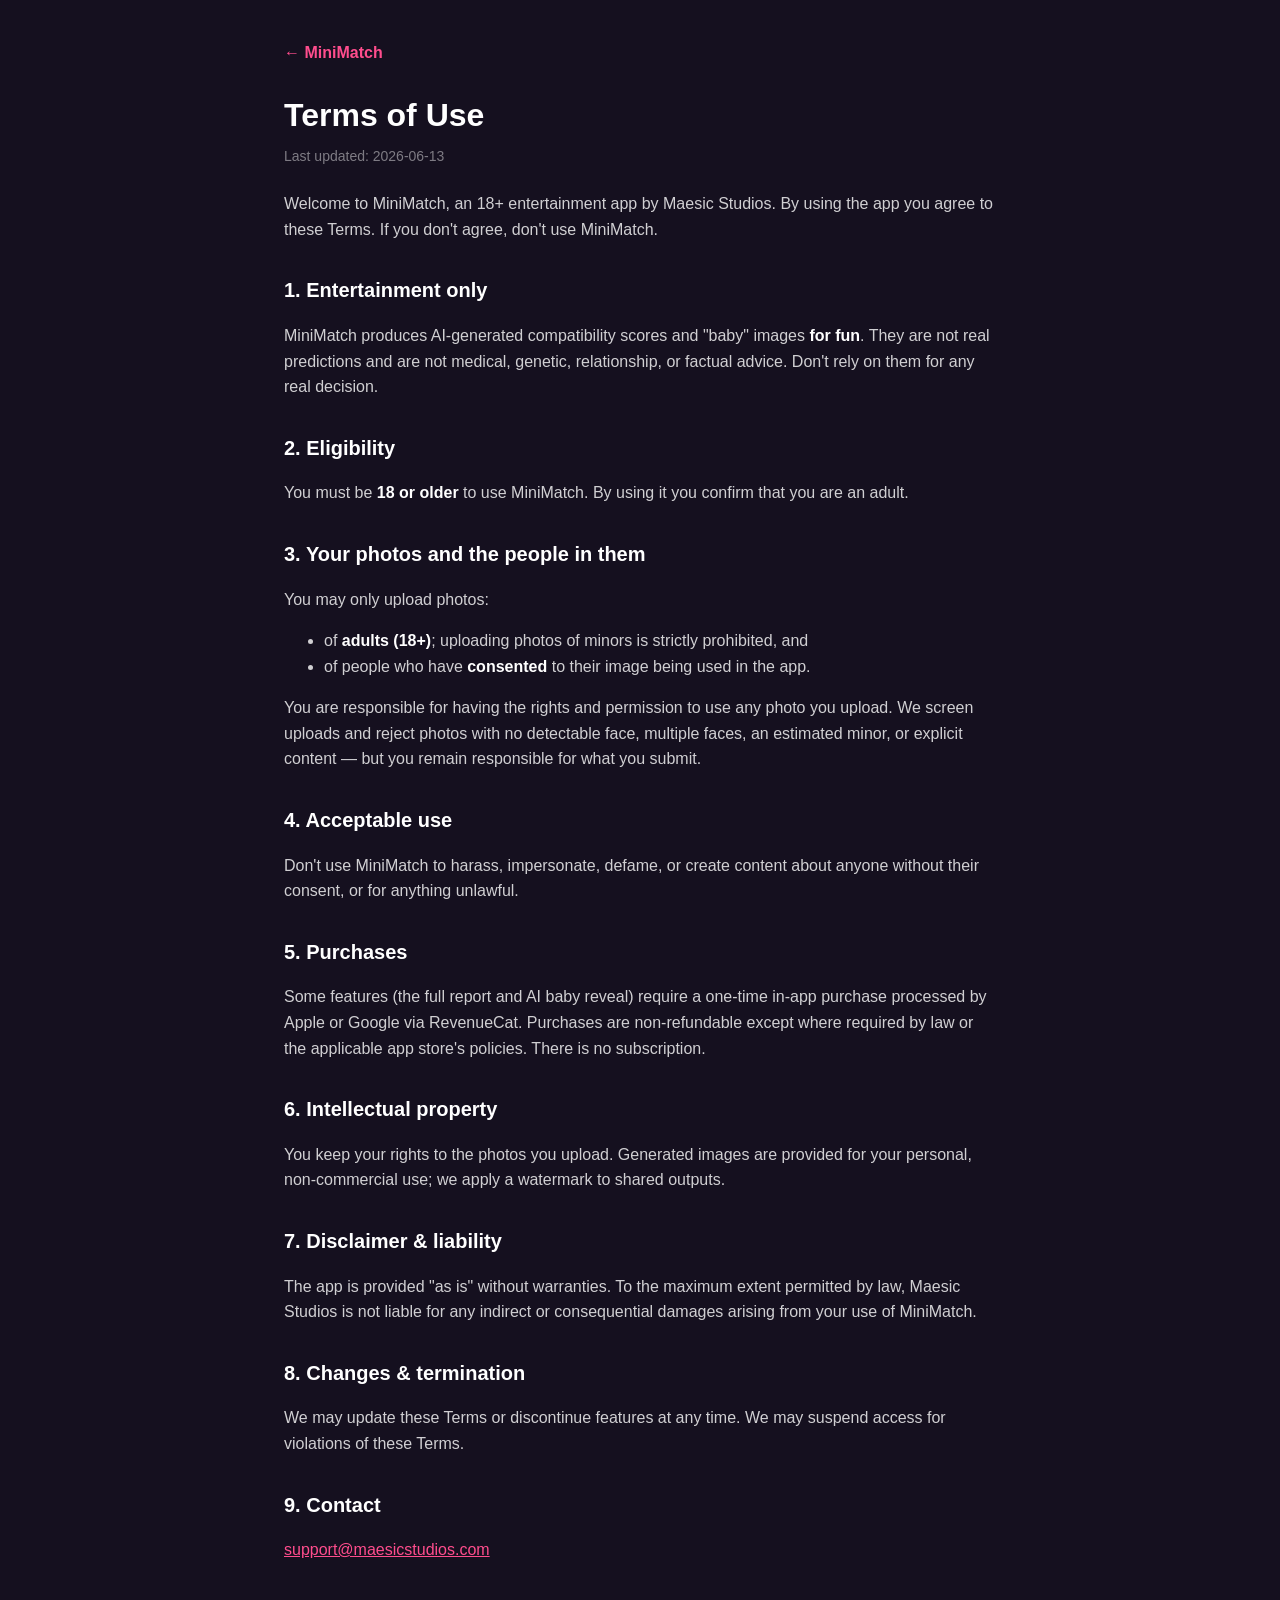
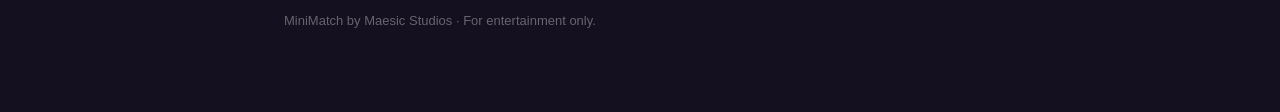
==== terms.html @ f79a893f "MiniMatch legal site: privacy + terms (GitHub Pages) Co-Authored-By: Claude Opus 4.8 <noreply@anthro" ====
<!DOCTYPE html>
<html lang="en">
<head>
  <meta charset="UTF-8" />
  <meta name="viewport" content="width=device-width, initial-scale=1.0" />
  <title>MiniMatch — Terms of Use</title>
  <link rel="stylesheet" href="./style.css" />
</head>
<body>
  <div class="wrap">
    <a class="back" href="./index.html">&larr; MiniMatch</a>
    <h1>Terms of Use</h1>
    <p class="updated">Last updated: 2026-06-13</p>

    <p>Welcome to MiniMatch, an 18+ entertainment app by Maesic Studios. By using
      the app you agree to these Terms. If you don't agree, don't use MiniMatch.</p>

    <h2>1. Entertainment only</h2>
    <p>MiniMatch produces AI-generated compatibility scores and "baby" images
      <strong>for fun</strong>. They are not real predictions and are not medical,
      genetic, relationship, or factual advice. Don't rely on them for any real
      decision.</p>

    <h2>2. Eligibility</h2>
    <p>You must be <strong>18 or older</strong> to use MiniMatch. By using it you
      confirm that you are an adult.</p>

    <h2>3. Your photos and the people in them</h2>
    <p>You may only upload photos:</p>
    <ul>
      <li>of <strong>adults (18+)</strong>; uploading photos of minors is strictly prohibited, and</li>
      <li>of people who have <strong>consented</strong> to their image being used in the app.</li>
    </ul>
    <p>You are responsible for having the rights and permission to use any photo
      you upload. We screen uploads and reject photos with no detectable face,
      multiple faces, an estimated minor, or explicit content — but you remain
      responsible for what you submit.</p>

    <h2>4. Acceptable use</h2>
    <p>Don't use MiniMatch to harass, impersonate, defame, or create content
      about anyone without their consent, or for anything unlawful.</p>

    <h2>5. Purchases</h2>
    <p>Some features (the full report and AI baby reveal) require a one-time
      in-app purchase processed by Apple or Google via RevenueCat. Purchases are
      non-refundable except where required by law or the applicable app store's
      policies. There is no subscription.</p>

    <h2>6. Intellectual property</h2>
    <p>You keep your rights to the photos you upload. Generated images are
      provided for your personal, non-commercial use; we apply a watermark to
      shared outputs.</p>

    <h2>7. Disclaimer &amp; liability</h2>
    <p>The app is provided "as is" without warranties. To the maximum extent
      permitted by law, Maesic Studios is not liable for any indirect or
      consequential damages arising from your use of MiniMatch.</p>

    <h2>8. Changes &amp; termination</h2>
    <p>We may update these Terms or discontinue features at any time. We may
      suspend access for violations of these Terms.</p>

    <h2>9. Contact</h2>
    <p><a href="mailto:support@maesicstudios.com">support@maesicstudios.com</a></p>

    <footer>MiniMatch by Maesic Studios · For entertainment only.</footer>
  </div>
</body>
</html>
---- style.css ----
:root { --pink:#FF4D8D; --purple:#7C4DFF; --bg:#15101F; }
* { box-sizing: border-box; }
body {
  margin: 0; background: var(--bg); color: #fff; line-height: 1.6;
  font-family: -apple-system, BlinkMacSystemFont, "Segoe UI", Roboto, sans-serif;
}
.wrap { max-width: 760px; margin: 0 auto; padding: 40px 24px 80px; }
.back { display: inline-block; margin-bottom: 24px; color: var(--pink); text-decoration: none; font-weight: 600; }
h1 { font-size: 32px; font-weight: 900; margin: 0 0 4px; }
h2 { font-size: 20px; margin-top: 32px; color: #fff; }
.updated { color: rgba(255,255,255,.45); font-size: 14px; margin: 0 0 24px; }
p, li { color: rgba(255,255,255,.8); }
a { color: var(--pink); }
strong { color: #fff; }
table { width: 100%; border-collapse: collapse; margin: 16px 0; font-size: 14px; }
th, td { text-align: left; padding: 10px 12px; border-bottom: 1px solid rgba(255,255,255,.12); vertical-align: top; }
th { color: #fff; }
code { background: rgba(255,255,255,.08); padding: 2px 6px; border-radius: 6px; font-size: 13px; }
footer { margin-top: 48px; color: rgba(255,255,255,.35); font-size: 13px; }
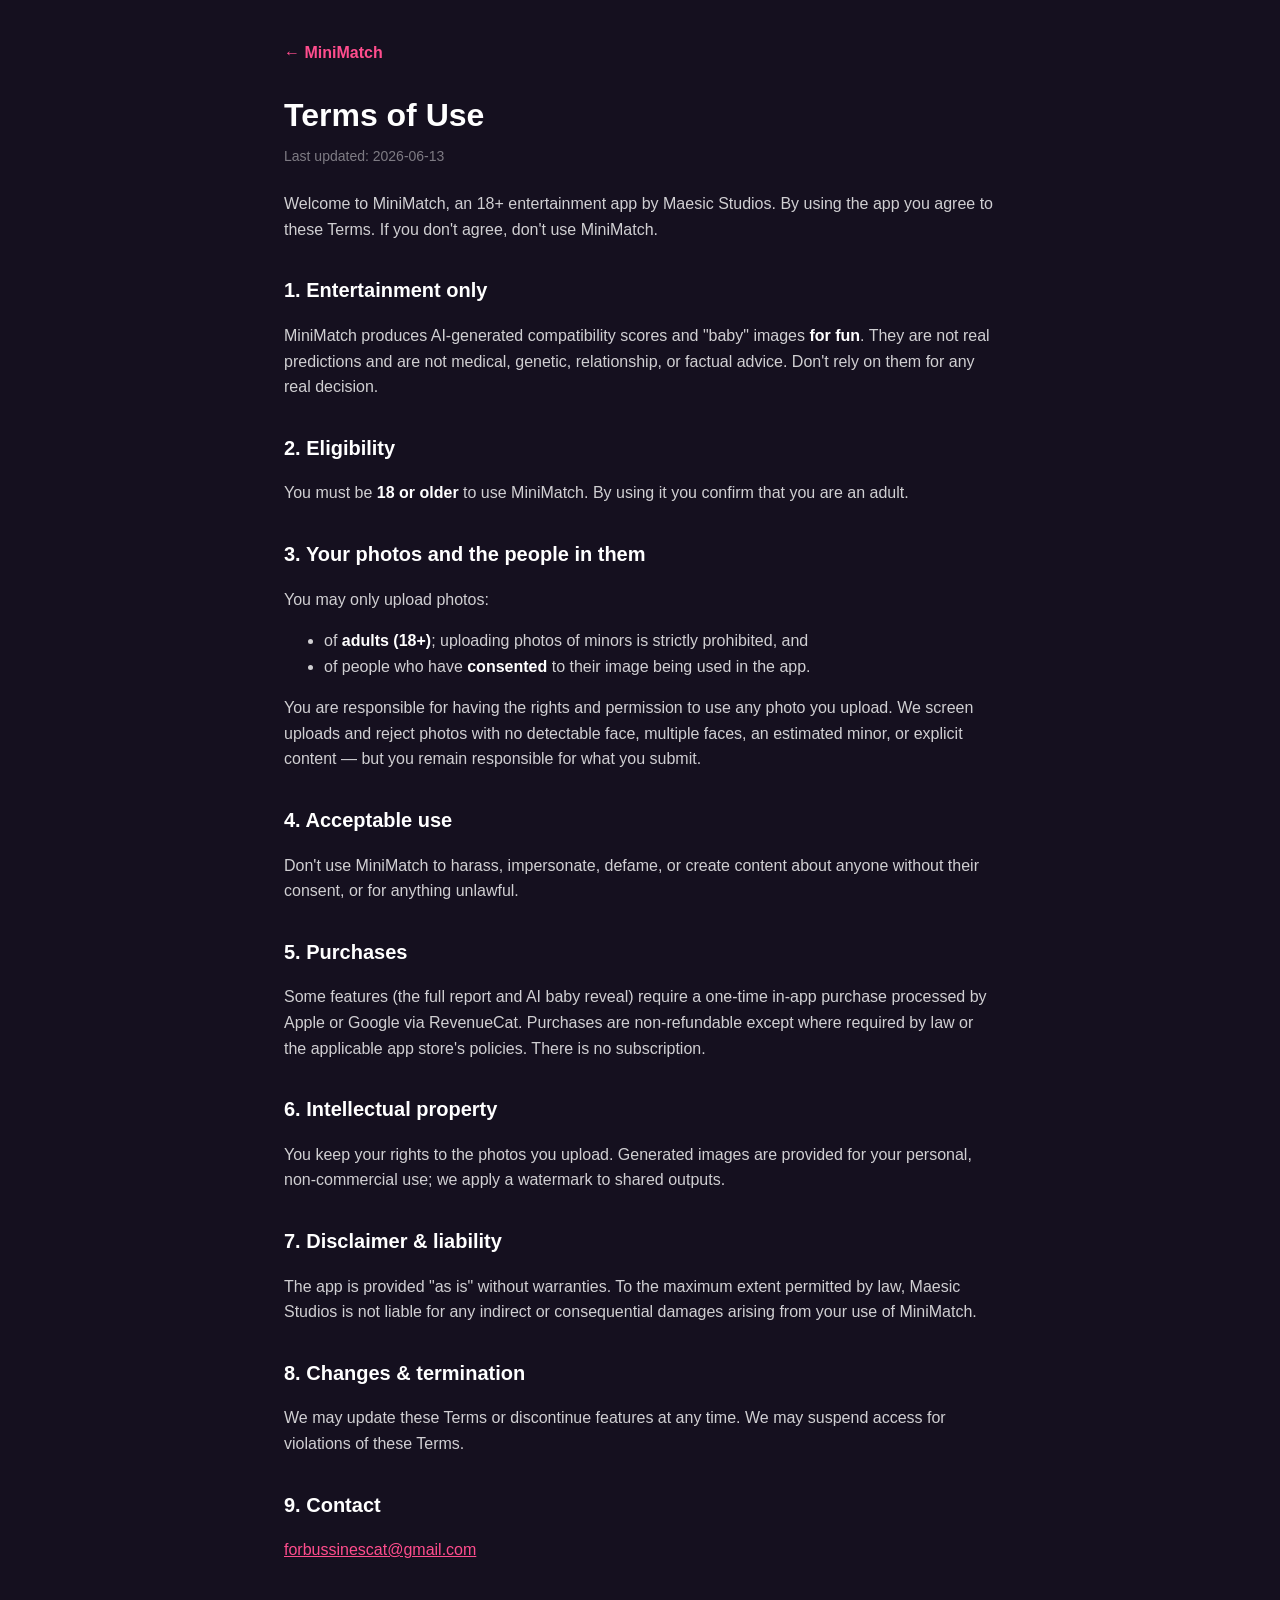
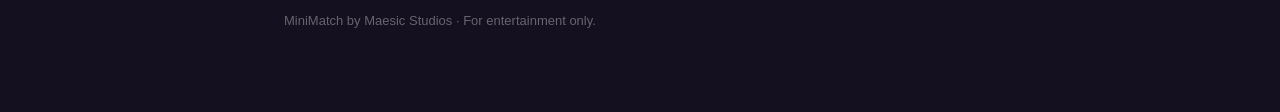
==== commit 6c00d23f: "Update terms.html" ====
--- a/terms.html
+++ b/terms.html
@@ -61,7 +61,7 @@
       suspend access for violations of these Terms.</p>
 
     <h2>9. Contact</h2>
-    <p><a href="mailto:support@maesicstudios.com">support@maesicstudios.com</a></p>
+    <p><a href="mailto:forbussinescat@gmail.com">forbussinescat@gmail.com</a></p>
 
     <footer>MiniMatch by Maesic Studios · For entertainment only.</footer>
   </div>
